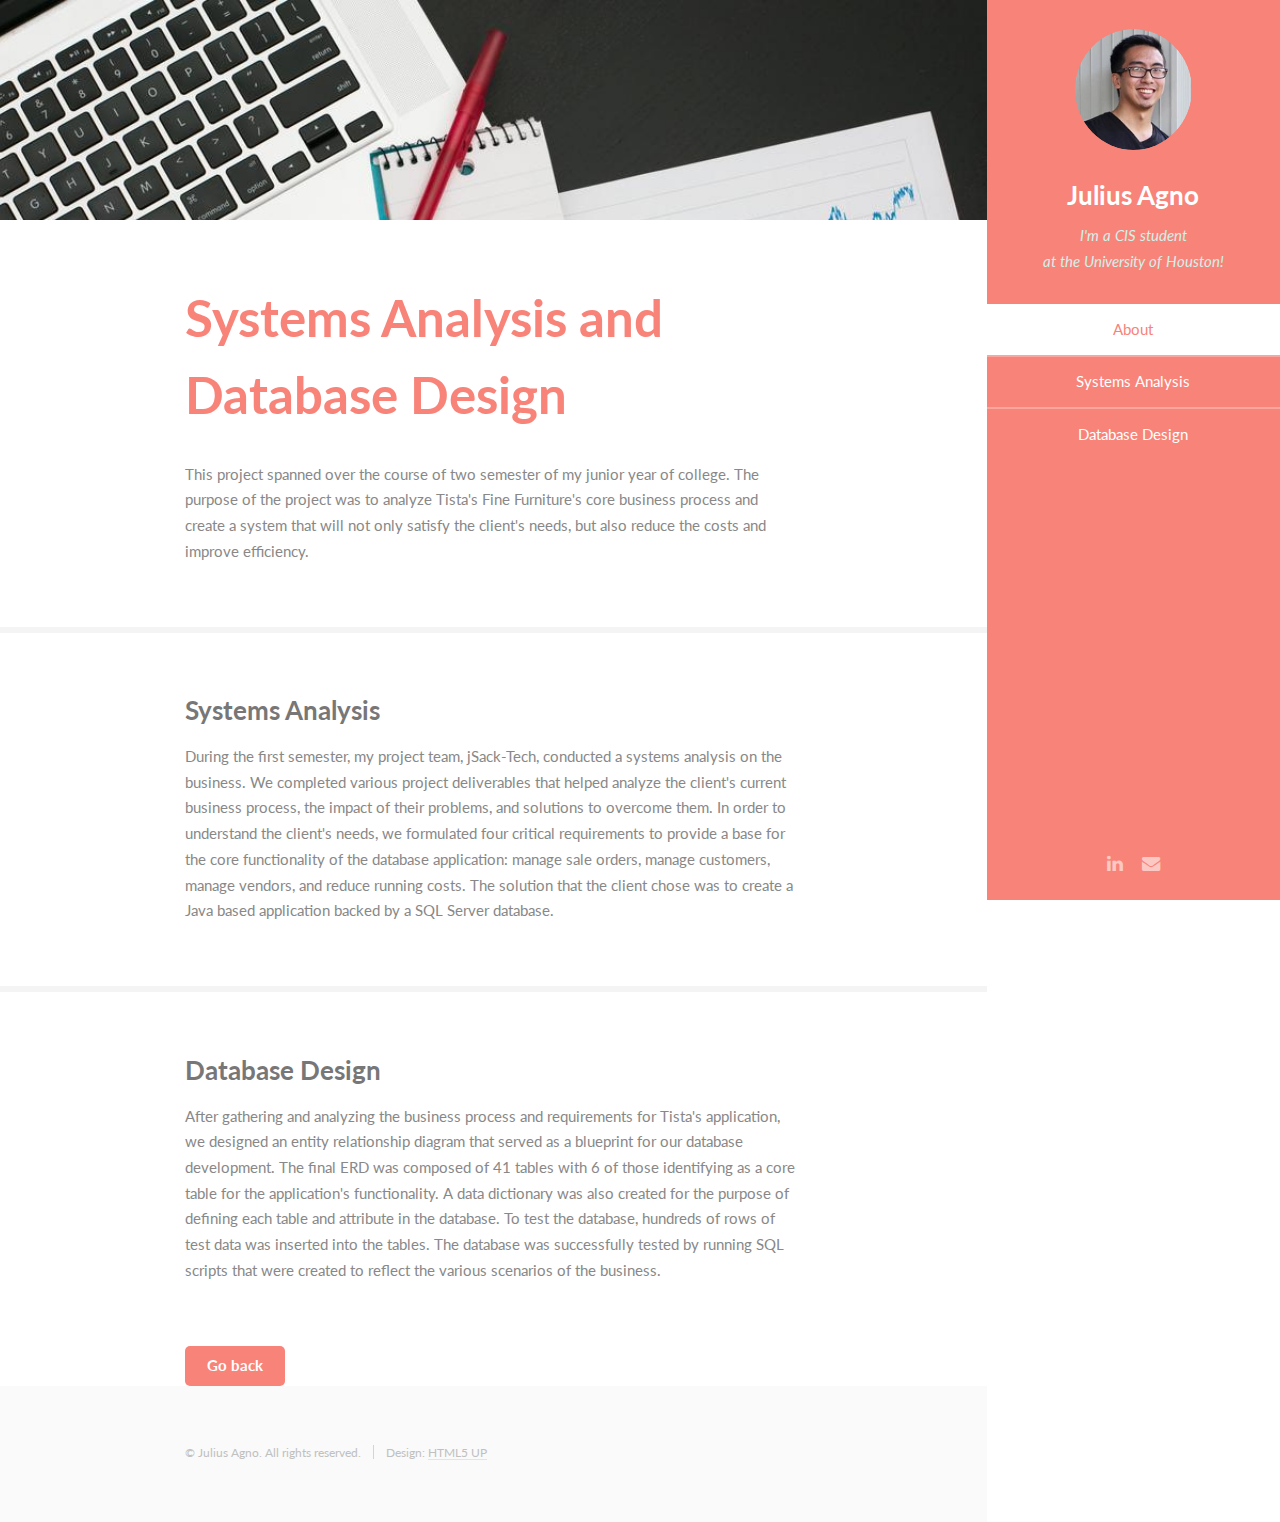
==== analysisanddb.html @ 93d3b1d0 "add project detail" ====
<!DOCTYPE HTML>
<!--
	Read Only by HTML5 UP
	html5up.net | @ajlkn
	Free for personal and commercial use under the CCA 3.0 license (html5up.net/license)
-->
<html>
	<head>
		<title>Julius Agno</title>
		<meta charset="utf-8" />
		<meta name="viewport" content="width=device-width, initial-scale=1" />
		<!--[if lte IE 8]><script src="assets/js/ie/html5shiv.js"></script><![endif]-->
		<link rel="stylesheet" href="assets/css/main.css" />
		<!--[if lte IE 8]><link rel="stylesheet" href="assets/css/ie8.css" /><![endif]-->
	</head>
	<body>

		<!-- Header -->
			<section id="header">
			
				<header>
					<span class="image avatar"><img src="images/avatar.png" alt="" /></span>
					<h1 id="logo"><a href="index.html">Julius Agno</a></h1>
					<p>I'm a CIS student<br />
					at the University of Houston!</p>
				</header>
				
				<nav id="nav">
					<ul>
						<li><a href="#about" class="active">About</a></li>
						<li><a href="#analysis">Systems Analysis</a></li>
						<li><a href="#database">Database Design</a></li>
					</ul>
				</nav>
				
				<footer>
					<ul class="icons">
						<!--<li><a href="#" class="icon fa-twitter"><span class="label">Twitter</span></a></li>-->
						<!--<li><a href="#" class="icon fa-facebook"><span class="label">Facebook</span></a></li>-->
						<!--<li><a href="#" class="icon fa-instagram"><span class="label">Instagram</span></a></li>-->
						<li><a href="https://www.linkedin.com/in/julius-agno-a6510b115/" class="icon fa-linkedin"><span class="label">LinkedIn</span></a></li>
						<!--<li><a href="https://github.com/jayjay-a" class="icon fa-github"><span class="label">Github</span></a></li>>-->
						<li><a href="mailto:agno.julius@gmail.com" class="icon fa-envelope"><span class="label">Email</span></a></li>
					</ul>
				</footer>
				
			</section>

		<!-- Wrapper -->
			<div id="wrapper">

				<!-- Main -->
					<div id="main">

						<!-- About -->
							<section id="about">
								<div class="container">
									<header class="major">
										<h2>Systems Analysis and Database Design</h2>
									</header>
									<p>This project spanned over the course of two semester of my junior year of college. The purpose of the project was to analyze Tista's Fine Furniture's core business process and create a system that will not only satisfy the client's needs, but also reduce the costs and improve efficiency. </p>
								</div>
							</section>

						<!-- Skills -->
							<section id="analysis">
								<div class="container">
									<h3>Systems Analysis</h3>
									<p>During the first semester, my project team, jSack-Tech, conducted a systems analysis on the business. We completed various project deliverables that helped analyze the client's current business process, the impact of their problems, and solutions to overcome them. In order to understand the client's needs, we formulated four critical requirements to provide a base for the core functionality of the database application: manage sale orders, manage customers, manage vendors, and reduce running costs. The solution that the client chose was to create a Java based application backed by a SQL Server database.</p>
								</div>
							</section>

						<!-- Projects -->
							<section id="database">
								<div class="container">
									<h3>Database Design</h3>
									<p>After gathering and analyzing the business process and requirements for Tista's application, we designed an entity relationship diagram that served as a blueprint for our database development. The final ERD was composed of 41 tables with 6 of those identifying as a core table for the application's functionality. A data dictionary was also created for the purpose of defining each table and attribute in the database. To test the database, hundreds of rows of test data was inserted into the tables. The database was successfully tested by running SQL scripts that were created to reflect the various scenarios of the business.</p>
								</div>
							</section>

								
							</section>

							<div class="container">
								<a href="index.html" class="button special">Go back</a>
							</div>

					</div>

				<!-- Footer -->
					<section id="footer">
						<div class="container">
							<ul class="copyright">
								<li>&copy; Julius Agno. All rights reserved.</li><li>Design: <a href="http://html5up.net">HTML5 UP</a></li>
							</ul>
						</div>
					</section>

			</div>

		<!-- Scripts -->
			<script src="assets/js/jquery.min.js"></script>
			<script src="assets/js/jquery.scrollzer.min.js"></script>
			<script src="assets/js/jquery.scrolly.min.js"></script>
			<script src="assets/js/skel.min.js"></script>
			<script src="assets/js/util.js"></script>
			<!--[if lte IE 8]><script src="assets/js/ie/respond.min.js"></script><![endif]-->
			<script src="assets/js/main.js"></script>

	</body>
</html>
---- assets/css/main.css ----
@import url("font-awesome.min.css");
@import url("https://fonts.googleapis.com/css?family=Lato:400,400italic,700,700italic|Source+Code+Pro:400");

/*
	Read Only by HTML5 UP
	html5up.net | @ajlkn
	Free for personal and commercial use under the CCA 3.0 license (html5up.net/license)
*/

/* Reset */

	html, body, div, span, applet, object, iframe, h1, h2, h3, h4, h5, h6, p, blockquote, pre, a, abbr, acronym, address, big, cite, code, del, dfn, em, img, ins, kbd, q, s, samp, small, strike, strong, sub, sup, tt, var, b, u, i, center, dl, dt, dd, ol, ul, li, fieldset, form, label, legend, table, caption, tbody, tfoot, thead, tr, th, td, article, aside, canvas, details, embed, figure, figcaption, footer, header, hgroup, menu, nav, output, ruby, section, summary, time, mark, audio, video {
		margin: 0;
		padding: 0;
		border: 0;
		font-size: 100%;
		font: inherit;
		vertical-align: baseline;
	}

	article, aside, details, figcaption, figure, footer, header, hgroup, menu, nav, section {
		display: block;
	}

	body {
		line-height: 1;
	}

	ol, ul {
		list-style: none;
	}

	blockquote, q {
		quotes: none;
	}

	blockquote:before, blockquote:after, q:before, q:after {
		content: '';
		content: none;
	}

	table {
		border-collapse: collapse;
		border-spacing: 0;
	}

	body {
		-webkit-text-size-adjust: none;
	}

/* Box Model */

	*, *:before, *:after {
		-moz-box-sizing: border-box;
		-webkit-box-sizing: border-box;
		box-sizing: border-box;
	}

/* Containers */

	.container {
		margin-left: auto;
		margin-right: auto;
	}

	.container.\31 25\25 {
		width: 100%;
		max-width: 56.25em;
		min-width: 45em;
	}

	.container.\37 5\25 {
		width: 33.75em;
	}

	.container.\35 0\25 {
		width: 22.5em;
	}

	.container.\32 5\25 {
		width: 11.25em;
	}

	.container {
		width: 45em;
	}

	@media screen and (max-width: 1680px) {

		.container.\31 25\25 {
			width: 100%;
			max-width: 56.25em;
			min-width: 45em;
		}

		.container.\37 5\25 {
			width: 33.75em;
		}

		.container.\35 0\25 {
			width: 22.5em;
		}

		.container.\32 5\25 {
			width: 11.25em;
		}

		.container {
			width: 45em;
		}

	}

	@media screen and (max-width: 1280px) {

		.container.\31 25\25 {
			width: 100%;
			max-width: 52.5em;
			min-width: 42em;
		}

		.container.\37 5\25 {
			width: 31.5em;
		}

		.container.\35 0\25 {
			width: 21em;
		}

		.container.\32 5\25 {
			width: 10.5em;
		}

		.container {
			width: 42em;
		}

	}

	@media screen and (max-width: 1024px) {

		.container.\31 25\25 {
			width: 100%;
			max-width: 106.25%;
			min-width: 85%;
		}

		.container.\37 5\25 {
			width: 63.75%;
		}

		.container.\35 0\25 {
			width: 42.5%;
		}

		.container.\32 5\25 {
			width: 21.25%;
		}

		.container {
			width: 85% !important;
		}

	}

	@media screen and (max-width: 736px) {

		.container.\31 25\25 {
			width: 100%;
			max-width: 112.5%;
			min-width: 90%;
		}

		.container.\37 5\25 {
			width: 67.5%;
		}

		.container.\35 0\25 {
			width: 45%;
		}

		.container.\32 5\25 {
			width: 22.5%;
		}

		.container {
			width: 90% !important;
		}

	}

	@media screen and (max-width: 480px) {

		.container.\31 25\25 {
			width: 100%;
			max-width: 112.5%;
			min-width: 90%;
		}

		.container.\37 5\25 {
			width: 67.5%;
		}

		.container.\35 0\25 {
			width: 45%;
		}

		.container.\32 5\25 {
			width: 22.5%;
		}

		.container {
			width: 90% !important;
		}

	}

/* Grid */

	.row {
		border-bottom: solid 1px transparent;
		-moz-box-sizing: border-box;
		-webkit-box-sizing: border-box;
		box-sizing: border-box;
	}

	.row > * {
		float: left;
		-moz-box-sizing: border-box;
		-webkit-box-sizing: border-box;
		box-sizing: border-box;
	}

	.row:after, .row:before {
		content: '';
		display: block;
		clear: both;
		height: 0;
	}

	.row.uniform > * > :first-child {
		margin-top: 0;
	}

	.row.uniform > * > :last-child {
		margin-bottom: 0;
	}

	.row.\30 \25 > * {
		padding: 0 0 0 0em;
	}

	.row.\30 \25 {
		margin: 0 0 -1px 0em;
	}

	.row.uniform.\30 \25 > * {
		padding: 0em 0 0 0em;
	}

	.row.uniform.\30 \25 {
		margin: 0em 0 -1px 0em;
	}

	.row > * {
		padding: 0 0 0 2em;
	}

	.row {
		margin: 0 0 -1px -2em;
	}

	.row.uniform > * {
		padding: 2em 0 0 2em;
	}

	.row.uniform {
		margin: -2em 0 -1px -2em;
	}

	.row.\32 00\25 > * {
		padding: 0 0 0 4em;
	}

	.row.\32 00\25 {
		margin: 0 0 -1px -4em;
	}

	.row.uniform.\32 00\25 > * {
		padding: 4em 0 0 4em;
	}

	.row.uniform.\32 00\25 {
		margin: -4em 0 -1px -4em;
	}

	.row.\31 50\25 > * {
		padding: 0 0 0 3em;
	}

	.row.\31 50\25 {
		margin: 0 0 -1px -3em;
	}

	.row.uniform.\31 50\25 > * {
		padding: 3em 0 0 3em;
	}

	.row.uniform.\31 50\25 {
		margin: -3em 0 -1px -3em;
	}

	.row.\35 0\25 > * {
		padding: 0 0 0 1em;
	}

	.row.\35 0\25 {
		margin: 0 0 -1px -1em;
	}

	.row.uniform.\35 0\25 > * {
		padding: 1em 0 0 1em;
	}

	.row.uniform.\35 0\25 {
		margin: -1em 0 -1px -1em;
	}

	.row.\32 5\25 > * {
		padding: 0 0 0 0.5em;
	}

	.row.\32 5\25 {
		margin: 0 0 -1px -0.5em;
	}

	.row.uniform.\32 5\25 > * {
		padding: 0.5em 0 0 0.5em;
	}

	.row.uniform.\32 5\25 {
		margin: -0.5em 0 -1px -0.5em;
	}

	.\31 2u, .\31 2u\24 {
		width: 100%;
		clear: none;
		margin-left: 0;
	}

	.\31 1u, .\31 1u\24 {
		width: 91.6666666667%;
		clear: none;
		margin-left: 0;
	}

	.\31 0u, .\31 0u\24 {
		width: 83.3333333333%;
		clear: none;
		margin-left: 0;
	}

	.\39 u, .\39 u\24 {
		width: 75%;
		clear: none;
		margin-left: 0;
	}

	.\38 u, .\38 u\24 {
		width: 66.6666666667%;
		clear: none;
		margin-left: 0;
	}

	.\37 u, .\37 u\24 {
		width: 58.3333333333%;
		clear: none;
		margin-left: 0;
	}

	.\36 u, .\36 u\24 {
		width: 50%;
		clear: none;
		margin-left: 0;
	}

	.\35 u, .\35 u\24 {
		width: 41.6666666667%;
		clear: none;
		margin-left: 0;
	}

	.\34 u, .\34 u\24 {
		width: 33.3333333333%;
		clear: none;
		margin-left: 0;
	}

	.\33 u, .\33 u\24 {
		width: 25%;
		clear: none;
		margin-left: 0;
	}

	.\32 u, .\32 u\24 {
		width: 16.6666666667%;
		clear: none;
		margin-left: 0;
	}

	.\31 u, .\31 u\24 {
		width: 8.3333333333%;
		clear: none;
		margin-left: 0;
	}

	.\31 2u\24 + *,
	.\31 1u\24 + *,
	.\31 0u\24 + *,
	.\39 u\24 + *,
	.\38 u\24 + *,
	.\37 u\24 + *,
	.\36 u\24 + *,
	.\35 u\24 + *,
	.\34 u\24 + *,
	.\33 u\24 + *,
	.\32 u\24 + *,
	.\31 u\24 + * {
		clear: left;
	}

	.\-11u {
		margin-left: 91.66667%;
	}

	.\-10u {
		margin-left: 83.33333%;
	}

	.\-9u {
		margin-left: 75%;
	}

	.\-8u {
		margin-left: 66.66667%;
	}

	.\-7u {
		margin-left: 58.33333%;
	}

	.\-6u {
		margin-left: 50%;
	}

	.\-5u {
		margin-left: 41.66667%;
	}

	.\-4u {
		margin-left: 33.33333%;
	}

	.\-3u {
		margin-left: 25%;
	}

	.\-2u {
		margin-left: 16.66667%;
	}

	.\-1u {
		margin-left: 8.33333%;
	}

	@media screen and (max-width: 1680px) {

		.row > * {
			padding: 0 0 0 2em;
		}

		.row {
			margin: 0 0 -1px -2em;
		}

		.row.uniform > * {
			padding: 2em 0 0 2em;
		}

		.row.uniform {
			margin: -2em 0 -1px -2em;
		}

		.row.\32 00\25 > * {
			padding: 0 0 0 4em;
		}

		.row.\32 00\25 {
			margin: 0 0 -1px -4em;
		}

		.row.uniform.\32 00\25 > * {
			padding: 4em 0 0 4em;
		}

		.row.uniform.\32 00\25 {
			margin: -4em 0 -1px -4em;
		}

		.row.\31 50\25 > * {
			padding: 0 0 0 3em;
		}

		.row.\31 50\25 {
			margin: 0 0 -1px -3em;
		}

		.row.uniform.\31 50\25 > * {
			padding: 3em 0 0 3em;
		}

		.row.uniform.\31 50\25 {
			margin: -3em 0 -1px -3em;
		}

		.row.\35 0\25 > * {
			padding: 0 0 0 1em;
		}

		.row.\35 0\25 {
			margin: 0 0 -1px -1em;
		}

		.row.uniform.\35 0\25 > * {
			padding: 1em 0 0 1em;
		}

		.row.uniform.\35 0\25 {
			margin: -1em 0 -1px -1em;
		}

		.row.\32 5\25 > * {
			padding: 0 0 0 0.5em;
		}

		.row.\32 5\25 {
			margin: 0 0 -1px -0.5em;
		}

		.row.uniform.\32 5\25 > * {
			padding: 0.5em 0 0 0.5em;
		}

		.row.uniform.\32 5\25 {
			margin: -0.5em 0 -1px -0.5em;
		}

		.\31 2u\28xlarge\29, .\31 2u\24\28xlarge\29 {
			width: 100%;
			clear: none;
			margin-left: 0;
		}

		.\31 1u\28xlarge\29, .\31 1u\24\28xlarge\29 {
			width: 91.6666666667%;
			clear: none;
			margin-left: 0;
		}

		.\31 0u\28xlarge\29, .\31 0u\24\28xlarge\29 {
			width: 83.3333333333%;
			clear: none;
			margin-left: 0;
		}

		.\39 u\28xlarge\29, .\39 u\24\28xlarge\29 {
			width: 75%;
			clear: none;
			margin-left: 0;
		}

		.\38 u\28xlarge\29, .\38 u\24\28xlarge\29 {
			width: 66.6666666667%;
			clear: none;
			margin-left: 0;
		}

		.\37 u\28xlarge\29, .\37 u\24\28xlarge\29 {
			width: 58.3333333333%;
			clear: none;
			margin-left: 0;
		}

		.\36 u\28xlarge\29, .\36 u\24\28xlarge\29 {
			width: 50%;
			clear: none;
			margin-left: 0;
		}

		.\35 u\28xlarge\29, .\35 u\24\28xlarge\29 {
			width: 41.6666666667%;
			clear: none;
			margin-left: 0;
		}

		.\34 u\28xlarge\29, .\34 u\24\28xlarge\29 {
			width: 33.3333333333%;
			clear: none;
			margin-left: 0;
		}

		.\33 u\28xlarge\29, .\33 u\24\28xlarge\29 {
			width: 25%;
			clear: none;
			margin-left: 0;
		}

		.\32 u\28xlarge\29, .\32 u\24\28xlarge\29 {
			width: 16.6666666667%;
			clear: none;
			margin-left: 0;
		}

		.\31 u\28xlarge\29, .\31 u\24\28xlarge\29 {
			width: 8.3333333333%;
			clear: none;
			margin-left: 0;
		}

		.\31 2u\24\28xlarge\29 + *,
		.\31 1u\24\28xlarge\29 + *,
		.\31 0u\24\28xlarge\29 + *,
		.\39 u\24\28xlarge\29 + *,
		.\38 u\24\28xlarge\29 + *,
		.\37 u\24\28xlarge\29 + *,
		.\36 u\24\28xlarge\29 + *,
		.\35 u\24\28xlarge\29 + *,
		.\34 u\24\28xlarge\29 + *,
		.\33 u\24\28xlarge\29 + *,
		.\32 u\24\28xlarge\29 + *,
		.\31 u\24\28xlarge\29 + * {
			clear: left;
		}

		.\-11u\28xlarge\29 {
			margin-left: 91.66667%;
		}

		.\-10u\28xlarge\29 {
			margin-left: 83.33333%;
		}

		.\-9u\28xlarge\29 {
			margin-left: 75%;
		}

		.\-8u\28xlarge\29 {
			margin-left: 66.66667%;
		}

		.\-7u\28xlarge\29 {
			margin-left: 58.33333%;
		}

		.\-6u\28xlarge\29 {
			margin-left: 50%;
		}

		.\-5u\28xlarge\29 {
			margin-left: 41.66667%;
		}

		.\-4u\28xlarge\29 {
			margin-left: 33.33333%;
		}

		.\-3u\28xlarge\29 {
			margin-left: 25%;
		}

		.\-2u\28xlarge\29 {
			margin-left: 16.66667%;
		}

		.\-1u\28xlarge\29 {
			margin-left: 8.33333%;
		}

	}

	@media screen and (max-width: 1280px) {

		.row > * {
			padding: 0 0 0 1.5em;
		}

		.row {
			margin: 0 0 -1px -1.5em;
		}

		.row.uniform > * {
			padding: 1.5em 0 0 1.5em;
		}

		.row.uniform {
			margin: -1.5em 0 -1px -1.5em;
		}

		.row.\32 00\25 > * {
			padding: 0 0 0 3em;
		}

		.row.\32 00\25 {
			margin: 0 0 -1px -3em;
		}

		.row.uniform.\32 00\25 > * {
			padding: 3em 0 0 3em;
		}

		.row.uniform.\32 00\25 {
			margin: -3em 0 -1px -3em;
		}

		.row.\31 50\25 > * {
			padding: 0 0 0 2.25em;
		}

		.row.\31 50\25 {
			margin: 0 0 -1px -2.25em;
		}

		.row.uniform.\31 50\25 > * {
			padding: 2.25em 0 0 2.25em;
		}

		.row.uniform.\31 50\25 {
			margin: -2.25em 0 -1px -2.25em;
		}

		.row.\35 0\25 > * {
			padding: 0 0 0 0.75em;
		}

		.row.\35 0\25 {
			margin: 0 0 -1px -0.75em;
		}

		.row.uniform.\35 0\25 > * {
			padding: 0.75em 0 0 0.75em;
		}

		.row.uniform.\35 0\25 {
			margin: -0.75em 0 -1px -0.75em;
		}

		.row.\32 5\25 > * {
			padding: 0 0 0 0.375em;
		}

		.row.\32 5\25 {
			margin: 0 0 -1px -0.375em;
		}

		.row.uniform.\32 5\25 > * {
			padding: 0.375em 0 0 0.375em;
		}

		.row.uniform.\32 5\25 {
			margin: -0.375em 0 -1px -0.375em;
		}

		.\31 2u\28large\29, .\31 2u\24\28large\29 {
			width: 100%;
			clear: none;
			margin-left: 0;
		}

		.\31 1u\28large\29, .\31 1u\24\28large\29 {
			width: 91.6666666667%;
			clear: none;
			margin-left: 0;
		}

		.\31 0u\28large\29, .\31 0u\24\28large\29 {
			width: 83.3333333333%;
			clear: none;
			margin-left: 0;
		}

		.\39 u\28large\29, .\39 u\24\28large\29 {
			width: 75%;
			clear: none;
			margin-left: 0;
		}

		.\38 u\28large\29, .\38 u\24\28large\29 {
			width: 66.6666666667%;
			clear: none;
			margin-left: 0;
		}

		.\37 u\28large\29, .\37 u\24\28large\29 {
			width: 58.3333333333%;
			clear: none;
			margin-left: 0;
		}

		.\36 u\28large\29, .\36 u\24\28large\29 {
			width: 50%;
			clear: none;
			margin-left: 0;
		}

		.\35 u\28large\29, .\35 u\24\28large\29 {
			width: 41.6666666667%;
			clear: none;
			margin-left: 0;
		}

		.\34 u\28large\29, .\34 u\24\28large\29 {
			width: 33.3333333333%;
			clear: none;
			margin-left: 0;
		}

		.\33 u\28large\29, .\33 u\24\28large\29 {
			width: 25%;
			clear: none;
			margin-left: 0;
		}

		.\32 u\28large\29, .\32 u\24\28large\29 {
			width: 16.6666666667%;
			clear: none;
			margin-left: 0;
		}

		.\31 u\28large\29, .\31 u\24\28large\29 {
			width: 8.3333333333%;
			clear: none;
			margin-left: 0;
		}

		.\31 2u\24\28large\29 + *,
		.\31 1u\24\28large\29 + *,
		.\31 0u\24\28large\29 + *,
		.\39 u\24\28large\29 + *,
		.\38 u\24\28large\29 + *,
		.\37 u\24\28large\29 + *,
		.\36 u\24\28large\29 + *,
		.\35 u\24\28large\29 + *,
		.\34 u\24\28large\29 + *,
		.\33 u\24\28large\29 + *,
		.\32 u\24\28large\29 + *,
		.\31 u\24\28large\29 + * {
			clear: left;
		}

		.\-11u\28large\29 {
			margin-left: 91.66667%;
		}

		.\-10u\28large\29 {
			margin-left: 83.33333%;
		}

		.\-9u\28large\29 {
			margin-left: 75%;
		}

		.\-8u\28large\29 {
			margin-left: 66.66667%;
		}

		.\-7u\28large\29 {
			margin-left: 58.33333%;
		}

		.\-6u\28large\29 {
			margin-left: 50%;
		}

		.\-5u\28large\29 {
			margin-left: 41.66667%;
		}

		.\-4u\28large\29 {
			margin-left: 33.33333%;
		}

		.\-3u\28large\29 {
			margin-left: 25%;
		}

		.\-2u\28large\29 {
			margin-left: 16.66667%;
		}

		.\-1u\28large\29 {
			margin-left: 8.33333%;
		}

	}

	@media screen and (max-width: 1024px) {

		.row > * {
			padding: 0 0 0 1.5em;
		}

		.row {
			margin: 0 0 -1px -1.5em;
		}

		.row.uniform > * {
			padding: 1.5em 0 0 1.5em;
		}

		.row.uniform {
			margin: -1.5em 0 -1px -1.5em;
		}

		.row.\32 00\25 > * {
			padding: 0 0 0 3em;
		}

		.row.\32 00\25 {
			margin: 0 0 -1px -3em;
		}

		.row.uniform.\32 00\25 > * {
			padding: 3em 0 0 3em;
		}

		.row.uniform.\32 00\25 {
			margin: -3em 0 -1px -3em;
		}

		.row.\31 50\25 > * {
			padding: 0 0 0 2.25em;
		}

		.row.\31 50\25 {
			margin: 0 0 -1px -2.25em;
		}

		.row.uniform.\31 50\25 > * {
			padding: 2.25em 0 0 2.25em;
		}

		.row.uniform.\31 50\25 {
			margin: -2.25em 0 -1px -2.25em;
		}

		.row.\35 0\25 > * {
			padding: 0 0 0 0.75em;
		}

		.row.\35 0\25 {
			margin: 0 0 -1px -0.75em;
		}

		.row.uniform.\35 0\25 > * {
			padding: 0.75em 0 0 0.75em;
		}

		.row.uniform.\35 0\25 {
			margin: -0.75em 0 -1px -0.75em;
		}

		.row.\32 5\25 > * {
			padding: 0 0 0 0.375em;
		}

		.row.\32 5\25 {
			margin: 0 0 -1px -0.375em;
		}

		.row.uniform.\32 5\25 > * {
			padding: 0.375em 0 0 0.375em;
		}

		.row.uniform.\32 5\25 {
			margin: -0.375em 0 -1px -0.375em;
		}

		.\31 2u\28medium\29, .\31 2u\24\28medium\29 {
			width: 100%;
			clear: none;
			margin-left: 0;
		}

		.\31 1u\28medium\29, .\31 1u\24\28medium\29 {
			width: 91.6666666667%;
			clear: none;
			margin-left: 0;
		}

		.\31 0u\28medium\29, .\31 0u\24\28medium\29 {
			width: 83.3333333333%;
			clear: none;
			margin-left: 0;
		}

		.\39 u\28medium\29, .\39 u\24\28medium\29 {
			width: 75%;
			clear: none;
			margin-left: 0;
		}

		.\38 u\28medium\29, .\38 u\24\28medium\29 {
			width: 66.6666666667%;
			clear: none;
			margin-left: 0;
		}

		.\37 u\28medium\29, .\37 u\24\28medium\29 {
			width: 58.3333333333%;
			clear: none;
			margin-left: 0;
		}

		.\36 u\28medium\29, .\36 u\24\28medium\29 {
			width: 50%;
			clear: none;
			margin-left: 0;
		}

		.\35 u\28medium\29, .\35 u\24\28medium\29 {
			width: 41.6666666667%;
			clear: none;
			margin-left: 0;
		}

		.\34 u\28medium\29, .\34 u\24\28medium\29 {
			width: 33.3333333333%;
			clear: none;
			margin-left: 0;
		}

		.\33 u\28medium\29, .\33 u\24\28medium\29 {
			width: 25%;
			clear: none;
			margin-left: 0;
		}

		.\32 u\28medium\29, .\32 u\24\28medium\29 {
			width: 16.6666666667%;
			clear: none;
			margin-left: 0;
		}

		.\31 u\28medium\29, .\31 u\24\28medium\29 {
			width: 8.3333333333%;
			clear: none;
			margin-left: 0;
		}

		.\31 2u\24\28medium\29 + *,
		.\31 1u\24\28medium\29 + *,
		.\31 0u\24\28medium\29 + *,
		.\39 u\24\28medium\29 + *,
		.\38 u\24\28medium\29 + *,
		.\37 u\24\28medium\29 + *,
		.\36 u\24\28medium\29 + *,
		.\35 u\24\28medium\29 + *,
		.\34 u\24\28medium\29 + *,
		.\33 u\24\28medium\29 + *,
		.\32 u\24\28medium\29 + *,
		.\31 u\24\28medium\29 + * {
			clear: left;
		}

		.\-11u\28medium\29 {
			margin-left: 91.66667%;
		}

		.\-10u\28medium\29 {
			margin-left: 83.33333%;
		}

		.\-9u\28medium\29 {
			margin-left: 75%;
		}

		.\-8u\28medium\29 {
			margin-left: 66.66667%;
		}

		.\-7u\28medium\29 {
			margin-left: 58.33333%;
		}

		.\-6u\28medium\29 {
			margin-left: 50%;
		}

		.\-5u\28medium\29 {
			margin-left: 41.66667%;
		}

		.\-4u\28medium\29 {
			margin-left: 33.33333%;
		}

		.\-3u\28medium\29 {
			margin-left: 25%;
		}

		.\-2u\28medium\29 {
			margin-left: 16.66667%;
		}

		.\-1u\28medium\29 {
			margin-left: 8.33333%;
		}

	}

	@media screen and (max-width: 736px) {

		.row > * {
			padding: 0 0 0 1.25em;
		}

		.row {
			margin: 0 0 -1px -1.25em;
		}

		.row.uniform > * {
			padding: 1.25em 0 0 1.25em;
		}

		.row.uniform {
			margin: -1.25em 0 -1px -1.25em;
		}

		.row.\32 00\25 > * {
			padding: 0 0 0 2.5em;
		}

		.row.\32 00\25 {
			margin: 0 0 -1px -2.5em;
		}

		.row.uniform.\32 00\25 > * {
			padding: 2.5em 0 0 2.5em;
		}

		.row.uniform.\32 00\25 {
			margin: -2.5em 0 -1px -2.5em;
		}

		.row.\31 50\25 > * {
			padding: 0 0 0 1.875em;
		}

		.row.\31 50\25 {
			margin: 0 0 -1px -1.875em;
		}

		.row.uniform.\31 50\25 > * {
			padding: 1.875em 0 0 1.875em;
		}

		.row.uniform.\31 50\25 {
			margin: -1.875em 0 -1px -1.875em;
		}

		.row.\35 0\25 > * {
			padding: 0 0 0 0.625em;
		}

		.row.\35 0\25 {
			margin: 0 0 -1px -0.625em;
		}

		.row.uniform.\35 0\25 > * {
			padding: 0.625em 0 0 0.625em;
		}

		.row.uniform.\35 0\25 {
			margin: -0.625em 0 -1px -0.625em;
		}

		.row.\32 5\25 > * {
			padding: 0 0 0 0.3125em;
		}

		.row.\32 5\25 {
			margin: 0 0 -1px -0.3125em;
		}

		.row.uniform.\32 5\25 > * {
			padding: 0.3125em 0 0 0.3125em;
		}

		.row.uniform.\32 5\25 {
			margin: -0.3125em 0 -1px -0.3125em;
		}

		.\31 2u\28small\29, .\31 2u\24\28small\29 {
			width: 100%;
			clear: none;
			margin-left: 0;
		}

		.\31 1u\28small\29, .\31 1u\24\28small\29 {
			width: 91.6666666667%;
			clear: none;
			margin-left: 0;
		}

		.\31 0u\28small\29, .\31 0u\24\28small\29 {
			width: 83.3333333333%;
			clear: none;
			margin-left: 0;
		}

		.\39 u\28small\29, .\39 u\24\28small\29 {
			width: 75%;
			clear: none;
			margin-left: 0;
		}

		.\38 u\28small\29, .\38 u\24\28small\29 {
			width: 66.6666666667%;
			clear: none;
			margin-left: 0;
		}

		.\37 u\28small\29, .\37 u\24\28small\29 {
			width: 58.3333333333%;
			clear: none;
			margin-left: 0;
		}

		.\36 u\28small\29, .\36 u\24\28small\29 {
			width: 50%;
			clear: none;
			margin-left: 0;
		}

		.\35 u\28small\29, .\35 u\24\28small\29 {
			width: 41.6666666667%;
			clear: none;
			margin-left: 0;
		}

		.\34 u\28small\29, .\34 u\24\28small\29 {
			width: 33.3333333333%;
			clear: none;
			margin-left: 0;
		}

		.\33 u\28small\29, .\33 u\24\28small\29 {
			width: 25%;
			clear: none;
			margin-left: 0;
		}

		.\32 u\28small\29, .\32 u\24\28small\29 {
			width: 16.6666666667%;
			clear: none;
			margin-left: 0;
		}

		.\31 u\28small\29, .\31 u\24\28small\29 {
			width: 8.3333333333%;
			clear: none;
			margin-left: 0;
		}

		.\31 2u\24\28small\29 + *,
		.\31 1u\24\28small\29 + *,
		.\31 0u\24\28small\29 + *,
		.\39 u\24\28small\29 + *,
		.\38 u\24\28small\29 + *,
		.\37 u\24\28small\29 + *,
		.\36 u\24\28small\29 + *,
		.\35 u\24\28small\29 + *,
		.\34 u\24\28small\29 + *,
		.\33 u\24\28small\29 + *,
		.\32 u\24\28small\29 + *,
		.\31 u\24\28small\29 + * {
			clear: left;
		}

		.\-11u\28small\29 {
			margin-left: 91.66667%;
		}

		.\-10u\28small\29 {
			margin-left: 83.33333%;
		}

		.\-9u\28small\29 {
			margin-left: 75%;
		}

		.\-8u\28small\29 {
			margin-left: 66.66667%;
		}

		.\-7u\28small\29 {
			margin-left: 58.33333%;
		}

		.\-6u\28small\29 {
			margin-left: 50%;
		}

		.\-5u\28small\29 {
			margin-left: 41.66667%;
		}

		.\-4u\28small\29 {
			margin-left: 33.33333%;
		}

		.\-3u\28small\29 {
			margin-left: 25%;
		}

		.\-2u\28small\29 {
			margin-left: 16.66667%;
		}

		.\-1u\28small\29 {
			margin-left: 8.33333%;
		}

	}

	@media screen and (max-width: 480px) {

		.row > * {
			padding: 0 0 0 1.25em;
		}

		.row {
			margin: 0 0 -1px -1.25em;
		}

		.row.uniform > * {
			padding: 1.25em 0 0 1.25em;
		}

		.row.uniform {
			margin: -1.25em 0 -1px -1.25em;
		}

		.row.\32 00\25 > * {
			padding: 0 0 0 2.5em;
		}

		.row.\32 00\25 {
			margin: 0 0 -1px -2.5em;
		}

		.row.uniform.\32 00\25 > * {
			padding: 2.5em 0 0 2.5em;
		}

		.row.uniform.\32 00\25 {
			margin: -2.5em 0 -1px -2.5em;
		}

		.row.\31 50\25 > * {
			padding: 0 0 0 1.875em;
		}

		.row.\31 50\25 {
			margin: 0 0 -1px -1.875em;
		}

		.row.uniform.\31 50\25 > * {
			padding: 1.875em 0 0 1.875em;
		}

		.row.uniform.\31 50\25 {
			margin: -1.875em 0 -1px -1.875em;
		}

		.row.\35 0\25 > * {
			padding: 0 0 0 0.625em;
		}

		.row.\35 0\25 {
			margin: 0 0 -1px -0.625em;
		}

		.row.uniform.\35 0\25 > * {
			padding: 0.625em 0 0 0.625em;
		}

		.row.uniform.\35 0\25 {
			margin: -0.625em 0 -1px -0.625em;
		}

		.row.\32 5\25 > * {
			padding: 0 0 0 0.3125em;
		}

		.row.\32 5\25 {
			margin: 0 0 -1px -0.3125em;
		}

		.row.uniform.\32 5\25 > * {
			padding: 0.3125em 0 0 0.3125em;
		}

		.row.uniform.\32 5\25 {
			margin: -0.3125em 0 -1px -0.3125em;
		}

		.\31 2u\28xsmall\29, .\31 2u\24\28xsmall\29 {
			width: 100%;
			clear: none;
			margin-left: 0;
		}

		.\31 1u\28xsmall\29, .\31 1u\24\28xsmall\29 {
			width: 91.6666666667%;
			clear: none;
			margin-left: 0;
		}

		.\31 0u\28xsmall\29, .\31 0u\24\28xsmall\29 {
			width: 83.3333333333%;
			clear: none;
			margin-left: 0;
		}

		.\39 u\28xsmall\29, .\39 u\24\28xsmall\29 {
			width: 75%;
			clear: none;
			margin-left: 0;
		}

		.\38 u\28xsmall\29, .\38 u\24\28xsmall\29 {
			width: 66.6666666667%;
			clear: none;
			margin-left: 0;
		}

		.\37 u\28xsmall\29, .\37 u\24\28xsmall\29 {
			width: 58.3333333333%;
			clear: none;
			margin-left: 0;
		}

		.\36 u\28xsmall\29, .\36 u\24\28xsmall\29 {
			width: 50%;
			clear: none;
			margin-left: 0;
		}

		.\35 u\28xsmall\29, .\35 u\24\28xsmall\29 {
			width: 41.6666666667%;
			clear: none;
			margin-left: 0;
		}

		.\34 u\28xsmall\29, .\34 u\24\28xsmall\29 {
			width: 33.3333333333%;
			clear: none;
			margin-left: 0;
		}

		.\33 u\28xsmall\29, .\33 u\24\28xsmall\29 {
			width: 25%;
			clear: none;
			margin-left: 0;
		}

		.\32 u\28xsmall\29, .\32 u\24\28xsmall\29 {
			width: 16.6666666667%;
			clear: none;
			margin-left: 0;
		}

		.\31 u\28xsmall\29, .\31 u\24\28xsmall\29 {
			width: 8.3333333333%;
			clear: none;
			margin-left: 0;
		}

		.\31 2u\24\28xsmall\29 + *,
		.\31 1u\24\28xsmall\29 + *,
		.\31 0u\24\28xsmall\29 + *,
		.\39 u\24\28xsmall\29 + *,
		.\38 u\24\28xsmall\29 + *,
		.\37 u\24\28xsmall\29 + *,
		.\36 u\24\28xsmall\29 + *,
		.\35 u\24\28xsmall\29 + *,
		.\34 u\24\28xsmall\29 + *,
		.\33 u\24\28xsmall\29 + *,
		.\32 u\24\28xsmall\29 + *,
		.\31 u\24\28xsmall\29 + * {
			clear: left;
		}

		.\-11u\28xsmall\29 {
			margin-left: 91.66667%;
		}

		.\-10u\28xsmall\29 {
			margin-left: 83.33333%;
		}

		.\-9u\28xsmall\29 {
			margin-left: 75%;
		}

		.\-8u\28xsmall\29 {
			margin-left: 66.66667%;
		}

		.\-7u\28xsmall\29 {
			margin-left: 58.33333%;
		}

		.\-6u\28xsmall\29 {
			margin-left: 50%;
		}

		.\-5u\28xsmall\29 {
			margin-left: 41.66667%;
		}

		.\-4u\28xsmall\29 {
			margin-left: 33.33333%;
		}

		.\-3u\28xsmall\29 {
			margin-left: 25%;
		}

		.\-2u\28xsmall\29 {
			margin-left: 16.66667%;
		}

		.\-1u\28xsmall\29 {
			margin-left: 8.33333%;
		}

	}

/* Basic */

	body {
		background: #fff;
	}

	body, input, select, textarea {
		color: #888;
		font-family: "Lato", sans-serif;
		font-size: 16pt;
		font-weight: 400;
		line-height: 1.75em;
	}

	a {
		-moz-transition: color 0.2s ease-in-out, border-color 0.2s ease-in-out;
		-webkit-transition: color 0.2s ease-in-out, border-color 0.2s ease-in-out;
		-ms-transition: color 0.2s ease-in-out, border-color 0.2s ease-in-out;
		transition: color 0.2s ease-in-out, border-color 0.2s ease-in-out;
		border-bottom: solid 1px #e4e4e4;
		color: inherit;
		text-decoration: none;
	}

		a:hover {
			border-bottom-color: transparent;
			color: #f88379 !important;
		}

	strong, b {
		color: #777;
		font-weight: 700;
	}

	em, i {
		font-style: italic;
	}

	p {
		margin: 0 0 2.25em 0;
	}

	h1, h2, h3, h4, h5, h6 {
		color: #777;
		font-weight: 700;
		line-height: 1em;
		margin: 0 0 0.5625em 0;
	}

		h1 a, h2 a, h3 a, h4 a, h5 a, h6 a {
			border: 0;
			color: inherit;
			text-decoration: none;
		}

	h2 {
		font-size: 2em;
		line-height: 1.5em;
	}

	h3 {
		font-size: 1.75em;
		line-height: 1.5em;
	}

	h4 {
		font-size: 1.25em;
		line-height: 1.5em;
	}

	h5 {
		font-size: 0.9em;
		line-height: 1.5em;
	}

	h6 {
		font-size: 0.7em;
		line-height: 1.5em;
	}

	sub {
		font-size: 0.8em;
		position: relative;
		top: 0.5em;
	}

	sup {
		font-size: 0.8em;
		position: relative;
		top: -0.5em;
	}

	hr {
		border: 0;
		border-bottom: solid 2px #f4f4f4;
		margin: 2.25em 0;
	}

		hr.major {
			margin: 3.375em 0;
		}

	blockquote {
		border-left: solid 8px #e4e4e4;
		font-style: italic;
		margin: 0 0 2.25em 0;
		padding: 0.5em 0 0.5em 2em;
	}

	code {
		background: #555;
		border-radius: 5px;
		color: #fff;
		font-family: "Source Code Pro", monospace;
		font-size: 0.9em;
		margin: 0 0.25em;
		padding: 0.25em 0.65em;
	}

	pre {
		font-family: "Source Code Pro", monospace;
		font-size: 0.9em;
		margin: 0 0 2.25em 0;
	}

		pre code {
			-webkit-overflow-scrolling: touch;
			display: block;
			line-height: 1.5em;
			overflow-x: auto;
			padding: 1em 1.5em;
		}

	.align-left {
		text-align: left;
	}

	.align-center {
		text-align: center;
	}

	.align-right {
		text-align: right;
	}

/* Section/Article */

	section.special, article.special {
		text-align: center;
	}

	header p {
		color: #aaa;
		position: relative;
		margin: 0 0 1.6875em 0;
	}

	header h2 + p {
		font-size: 1.25em;
		margin-top: -0.5em;
		line-height: 1.5em;
	}

	header h3 + p {
		font-size: 1.1em;
		margin-top: -0.35em;
		line-height: 1.5em;
	}

	header h4 + p,
	header h5 + p,
	header h6 + p {
		font-size: 0.9em;
		margin-top: -0.25em;
		line-height: 1.5em;
	}

	header.major h2 {
		color: #f88379;
		font-size: 3.5em;
	}

		header.major h2 + p {
			color: #777;
			font-size: 1.75em;
			font-weight: 700;
			margin-top: -0.75em;
		}

/* Form */

	form {
		margin: 0 0 2.25em 0;
	}

	label {
		color: #777;
		display: block;
		font-size: 0.9em;
		font-weight: 700;
		margin: 0 0 1.125em 0;
	}

	input::-moz-focus-inner {
		border: 0;
		padding: 0;
	}

	input[type="text"],
	input[type="password"],
	input[type="email"],
	select,
	textarea {
		-moz-appearance: none;
		-webkit-appearance: none;
		-ms-appearance: none;
		appearance: none;
		border-radius: 5px;
		border: none;
		border: solid 2px #e4e4e4;
		color: inherit;
		display: block;
		outline: 0;
		padding: 0 1em;
		text-decoration: none;
		width: 100%;
	}

		input[type="text"]:invalid,
		input[type="password"]:invalid,
		input[type="email"]:invalid,
		select:invalid,
		textarea:invalid {
			box-shadow: none;
		}

		input[type="text"]:focus,
		input[type="password"]:focus,
		input[type="email"]:focus,
		select:focus,
		textarea:focus {
			border-color: #f88379;
		}

	.select-wrapper {
		text-decoration: none;
		display: block;
		position: relative;
	}

		.select-wrapper:before {
			-moz-osx-font-smoothing: grayscale;
			-webkit-font-smoothing: antialiased;
			font-family: FontAwesome;
			font-style: normal;
			font-weight: normal;
			text-transform: none !important;
		}

		.select-wrapper:before {
			color: #e4e4e4;
			content: '\f078';
			display: block;
			height: 2.75em;
			line-height: 2.75em;
			pointer-events: none;
			position: absolute;
			right: 0;
			text-align: center;
			top: 0;
			width: 2.75em;
		}

		.select-wrapper select::-ms-expand {
			display: none;
		}

	input[type="text"],
	input[type="password"],
	input[type="email"],
	select {
		height: 2.75em;
	}

	textarea {
		padding: 0.75em 1em;
	}

	input[type="checkbox"],
	input[type="radio"] {
		-moz-appearance: none;
		-webkit-appearance: none;
		-ms-appearance: none;
		appearance: none;
		display: block;
		float: left;
		margin-right: -2em;
		opacity: 0;
		width: 1em;
		z-index: -1;
	}

		input[type="checkbox"] + label,
		input[type="radio"] + label {
			text-decoration: none;
			color: #888;
			cursor: pointer;
			display: inline-block;
			font-size: 1em;
			font-weight: 400;
			padding-left: 2.4em;
			padding-right: 0.75em;
			position: relative;
		}

			input[type="checkbox"] + label:before,
			input[type="radio"] + label:before {
				-moz-osx-font-smoothing: grayscale;
				-webkit-font-smoothing: antialiased;
				font-family: FontAwesome;
				font-style: normal;
				font-weight: normal;
				text-transform: none !important;
			}

			input[type="checkbox"] + label:before,
			input[type="radio"] + label:before {
				background: #fafafa;
				border-radius: 5px;
				border: solid 2px #e4e4e4;
				content: '';
				display: inline-block;
				height: 1.65em;
				left: 0;
				line-height: 1.58125em;
				position: absolute;
				text-align: center;
				top: 0;
				width: 1.65em;
			}

		input[type="checkbox"]:checked + label:before,
		input[type="radio"]:checked + label:before {
			background: #989898;
			border-color: #989898;
			color: #ffffff;
			content: '\f00c';
		}

		input[type="checkbox"]:focus + label:before,
		input[type="radio"]:focus + label:before {
			border-color: #f88379;
		}

	input[type="checkbox"] + label:before {
		border-radius: 5px;
	}

	input[type="radio"] + label:before {
		border-radius: 100%;
	}

	::-webkit-input-placeholder {
		color: #aaa !important;
		font-style: italic;
		opacity: 1.0;
	}

	:-moz-placeholder {
		color: #aaa !important;
		font-style: italic;
		opacity: 1.0;
	}

	::-moz-placeholder {
		color: #aaa !important;
		font-style: italic;
		opacity: 1.0;
	}

	:-ms-input-placeholder {
		color: #aaa !important;
		font-style: italic;
		opacity: 1.0;
	}

	.formerize-placeholder {
		color: #aaa !important;
		font-style: italic;
		opacity: 1.0;
	}

/* Box */

	.box {
		border-radius: 5px;
		border: solid 2px #e4e4e4;
		margin-bottom: 2.25em;
		padding: 1.5em;
	}

		.box > :last-child,
		.box > :last-child > :last-child,
		.box > :last-child > :last-child > :last-child {
			margin-bottom: 0;
		}

		.box.alt {
			border: 0;
			border-radius: 0;
			padding: 0;
		}

/* Icon */

	.icon {
		text-decoration: none;
		border-bottom: none;
		position: relative;
	}

		.icon:before {
			-moz-osx-font-smoothing: grayscale;
			-webkit-font-smoothing: antialiased;
			font-family: FontAwesome;
			font-style: normal;
			font-weight: normal;
			text-transform: none !important;
		}

		.icon > .label {
			display: none;
		}

/* Image */

	.image {
		border-radius: 5px;
		border: 0;
		display: inline-block;
		position: relative;
	}

		.image img {
			border-radius: 5px;
			display: block;
		}

		.image.left {
			float: left;
			margin: 0 2.5em 2em 0;
			top: 0.25em;
		}

		.image.right {
			float: right;
			margin: 0 0 2em 2.5em;
			top: 0.25em;
		}

		.image.fit {
			display: block;
			margin: 0 0 2.25em 0;
			width: 100%;
		}

			.image.fit img {
				display: block;
				width: 100%;
			}

		.image.avatar {
			border-radius: 100%;
			overflow: hidden;
		}

			.image.avatar img {
				border-radius: 100%;
				display: block;
				width: 100%;
			}

/* List */

	ol {
		list-style: decimal;
		margin: 0 0 2.25em 0;
		padding-left: 1.25em;
	}

		ol li {
			padding-left: 0.25em;
		}

	ul {
		list-style: disc;
		margin: 0 0 2.25em 0;
		padding-left: 1em;
	}

		ul li {
			padding-left: 0.5em;
		}

		ul.alt {
			list-style: none;
			padding-left: 0;
		}

			ul.alt li {
				border-top: solid 2px #f4f4f4;
				padding: 0.5em 0;
			}

				ul.alt li:first-child {
					border-top: 0;
					padding-top: 0;
				}

		ul.feature-icons {
			list-style: none;
			padding-left: 0;
		}

			ul.feature-icons li {
				text-decoration: none;
				display: inline-block;
				margin: 0 0 1.6875em 0;
				padding: 0.35em 0 0 3.5em;
				position: relative;
				vertical-align: top;
				width: 48%;
			}

				ul.feature-icons li:before {
					-moz-osx-font-smoothing: grayscale;
					-webkit-font-smoothing: antialiased;
					font-family: FontAwesome;
					font-style: normal;
					font-weight: normal;
					text-transform: none !important;
				}

				ul.feature-icons li:before {
					background: #f88379;
					border-radius: 100%;
					color: #ffffff;
					display: block;
					height: 2.5em;
					left: 0;
					line-height: 2.5em;
					position: absolute;
					text-align: center;
					top: 0;
					width: 2.5em;
				}

		ul.icons {
			cursor: default;
			list-style: none;
			padding-left: 0;
		}

			ul.icons li {
				display: inline-block;
				padding: 0 1em 0 0;
			}

				ul.icons li:last-child {
					padding-right: 0 !important;
				}

				ul.icons li .icon:before {
					font-size: 1.25em;
				}

		ul.actions {
			cursor: default;
			list-style: none;
			padding-left: 0;
		}

			ul.actions li {
				display: inline-block;
				padding: 0 1.125em 0 0;
				vertical-align: middle;
			}

				ul.actions li:last-child {
					padding-right: 0;
				}

			ul.actions.small li {
				padding: 0 0.5625em 0 0;
			}

			ul.actions.vertical li {
				display: block;
				padding: 1.125em 0 0 0;
			}

				ul.actions.vertical li:first-child {
					padding-top: 0;
				}

				ul.actions.vertical li > * {
					margin-bottom: 0;
				}

			ul.actions.vertical.small li {
				padding: 0.5625em 0 0 0;
			}

				ul.actions.vertical.small li:first-child {
					padding-top: 0;
				}

			ul.actions.fit {
				display: table;
				margin-left: -1.125em;
				padding: 0;
				table-layout: fixed;
				width: calc(100% + 1.125em);
			}

				ul.actions.fit li {
					display: table-cell;
					padding: 0 0 0 1.125em;
				}

					ul.actions.fit li > * {
						margin-bottom: 0;
					}

				ul.actions.fit.small {
					margin-left: -0.5625em;
					width: calc(100% + 0.5625em);
				}

					ul.actions.fit.small li {
						padding: 0 0 0 0.5625em;
					}

	dl {
		margin: 0 0 2.25em 0;
	}

/* Table */

	.table-wrapper {
		-webkit-overflow-scrolling: touch;
		overflow-x: auto;
	}

	table {
		margin: 0 0 2.25em 0;
		width: 100%;
	}

		table tbody tr {
			border: solid 2px #f4f4f4;
			border-left: 0;
			border-right: 0;
		}

			table tbody tr:nth-child(2n + 1) {
				background-color: #fafafa;
			}

		table td {
			padding: 0.75em 0.75em;
		}

		table th {
			color: #777;
			font-size: 0.9em;
			font-weight: 700;
			padding: 0 0.75em 0.75em 0.75em;
			text-align: left;
		}

		table thead {
			border-bottom: solid 4px #e4e4e4;
		}

		table tfoot {
			border-top: solid 4px #e4e4e4;
		}

		table.alt {
			border-collapse: separate;
		}

			table.alt tbody tr td {
				border: solid 2px #e4e4e4;
				border-left-width: 0;
				border-top-width: 0;
			}

				table.alt tbody tr td:first-child {
					border-left-width: 2px;
				}

			table.alt tbody tr:first-child td {
				border-top-width: 2px;
			}

			table.alt thead {
				border-bottom: 0;
			}

			table.alt tfoot {
				border-top: 0;
			}

/* Button */

	input[type="submit"],
	input[type="reset"],
	input[type="button"],
	.button {
		-moz-appearance: none;
		-webkit-appearance: none;
		-ms-appearance: none;
		appearance: none;
		-moz-transition: background-color 0.2s ease-in-out, color 0.2s ease-in-out;
		-webkit-transition: background-color 0.2s ease-in-out, color 0.2s ease-in-out;
		-ms-transition: background-color 0.2s ease-in-out, color 0.2s ease-in-out;
		transition: background-color 0.2s ease-in-out, color 0.2s ease-in-out;
		background-color: #989898;
		border-radius: 5px;
		border: 0;
		color: #ffffff !important;
		cursor: pointer;
		display: inline-block;
		font-weight: 700;
		height: 2.75em;
		line-height: 2.75em;
		padding: 0 1.5em;
		text-align: center;
		text-decoration: none;
		white-space: nowrap;
	}

		input[type="submit"]:hover,
		input[type="reset"]:hover,
		input[type="button"]:hover,
		.button:hover {
			background-color: #a5a5a5;
			color: #ffffff !important;
		}

		input[type="submit"]:active,
		input[type="reset"]:active,
		input[type="button"]:active,
		.button:active {
			background-color: #8b8b8b;
		}

		input[type="submit"].icon,
		input[type="reset"].icon,
		input[type="button"].icon,
		.button.icon {
			padding-left: 1.35em;
		}

			input[type="submit"].icon:before,
			input[type="reset"].icon:before,
			input[type="button"].icon:before,
			.button.icon:before {
				margin-right: 0.5em;
			}

		input[type="submit"].fit,
		input[type="reset"].fit,
		input[type="button"].fit,
		.button.fit {
			display: block;
			margin: 0 0 1.125em 0;
			width: 100%;
		}

		input[type="submit"].small,
		input[type="reset"].small,
		input[type="button"].small,
		.button.small {
			font-size: 0.8em;
		}

		input[type="submit"].big,
		input[type="reset"].big,
		input[type="button"].big,
		.button.big {
			font-size: 1.35em;
		}

		input[type="submit"].alt,
		input[type="reset"].alt,
		input[type="button"].alt,
		.button.alt {
			background-color: transparent;
			box-shadow: inset 0 0 0 2px #e4e4e4;
			color: #777 !important;
		}

			input[type="submit"].alt:hover,
			input[type="reset"].alt:hover,
			input[type="button"].alt:hover,
			.button.alt:hover {
				background-color: #f4f4f4;
				color: #777 !important;
			}

			input[type="submit"].alt:active,
			input[type="reset"].alt:active,
			input[type="button"].alt:active,
			.button.alt:active {
				background-color: #eaeaea;
			}

			input[type="submit"].alt.icon:before,
			input[type="reset"].alt.icon:before,
			input[type="button"].alt.icon:before,
			.button.alt.icon:before {
				color: #aaa;
			}

		input[type="submit"].special,
		input[type="reset"].special,
		input[type="button"].special,
		.button.special {
			background-color: #f88379;
			color: #ffffff !important;
		}

			input[type="submit"].special:hover,
			input[type="reset"].special:hover,
			input[type="button"].special:hover,
			.button.special:hover {
				background-color: #f9948c;
			}

			input[type="submit"].special:active,
			input[type="reset"].special:active,
			input[type="button"].special:active,
			.button.special:active {
				background-color: #39c29d;
			}

		input[type="submit"].disabled, input[type="submit"]:disabled,
		input[type="reset"].disabled,
		input[type="reset"]:disabled,
		input[type="button"].disabled,
		input[type="button"]:disabled,
		.button.disabled,
		.button:disabled {
			background-color: #888 !important;
			box-shadow: inset 0 -0.15em 0 0 rgba(0, 0, 0, 0.15);
			color: #fff !important;
			cursor: default;
			opacity: 0.25;
		}

/* Features */

	.features article {
		border-top: solid 3px #f4f4f4;
		margin-bottom: 2.25em;
		padding-top: 2.25em;
	}

		.features article:first-child {
			border-top: 0;
			padding-top: 0;
		}

		.features article .image {
			display: inline-block;
			padding-right: 2.5em;
			vertical-align: middle;
			width: 48%;
		}

			.features article .image img {
				display: block;
				width: 100%;
			}

		.features article .inner {
			display: inline-block;
			vertical-align: middle;
			width: 50%;
		}

			.features article .inner > :last-child {
				margin-bottom: 0;
			}

/* Header */

	#header {
		display: -moz-flex;
		display: -webkit-flex;
		display: -ms-flex;
		display: flex;
		-moz-flex-direction: column;
		-webkit-flex-direction: column;
		-ms-flex-direction: column;
		flex-direction: column;
		-moz-justify-content: space-between;
		-webkit-justify-content: space-between;
		-ms-justify-content: space-between;
		justify-content: space-between;
		background: #f88379;
		color: #d1f1e9;
		height: 100%;
		overflow-y: auto;
		position: fixed;
		text-align: center;
		top: 0;
		width: 23em;
		right: 0;
	}

		#header h1, #header h2, #header h3, #header h4, #header h5, #header h6 {
			color: #ffffff;
		}

			#header h1 a, #header h2 a, #header h3 a, #header h4 a, #header h5 a, #header h6 a {
				color: #ffffff;
			}

		#header header p {
			color: #fcc8c4;
		}

		#header a {
			color: #d1f1e9;
		}

			#header a:hover {
				color: #ffffff !important;
			}

		#header > header {
			-moz-flex-shrink: 0;
			-webkit-flex-shrink: 0;
			-ms-flex-shrink: 0;
			flex-shrink: 0;
			padding: 3em;
		}

			#header > header .avatar {
				display: block;
				margin: 0 auto 2.25em auto;
				width: 8em;
			}

			#header > header h1 {
				font-size: 1.75em;
				margin: 0;
			}

			#header > header p {
				color: #d1f1e9;
				font-style: italic;
				margin: 1em 0 0 0;
			}

		#header > footer {
			-moz-flex-shrink: 0;
			-webkit-flex-shrink: 0;
			-ms-flex-shrink: 0;
			flex-shrink: 0;
			bottom: 0;
			left: 0;
			padding: 2em;
			width: 100%;
		}

			#header > footer .icons {
				margin: 0;
			}

				#header > footer .icons li a {
					color: #fcc8c4;
				}

		#header > nav {
			-moz-flex-grow: 1;
			-webkit-flex-grow: 1;
			-ms-flex-grow: 1;
			flex-grow: 1;
		}

			#header > nav ul {
				list-style: none;
				margin: 0;
				padding: 0;
			}

				#header > nav ul li {
					border-top: solid 2px #faa69e;
					display: block;
					padding: 0;
				}

					#header > nav ul li a {
						-moz-transition: none;
						-webkit-transition: none;
						-ms-transition: none;
						transition: none;
						border: 0;
						color: #ffffff !important;
						display: block;
						padding: 0.85em 0;
						text-decoration: none;
					}

						#header > nav ul li a.active {
							background: #fff;
							color: #f88379 !important;
						}

					#header > nav ul li:first-child {
						border-top: 0;
					}

/* Wrapper */

	#wrapper {
		background: #fff;
		padding-right: 23em;
	}

/* Main */

	#main > section {
		border-top: solid 6px #f4f4f4;
	}

		#main > section > .container {
			padding: 6em 0 4em 0;
		}

		#main > section:first-child {
			border-top: 0;
		}

/* One */

	#about:before {
		background-image: url("../../images/header.jpg");
		background-position: top right;
		background-repeat: no-repeat;
		background-size: cover;
		content: '';
		display: block;
		height: 15em;
		width: 100%;
	}

/* Footer */

	#footer {
		background: #fafafa;
		border-top: 0;
		color: #c0c0c0;
		overflow: hidden;
		padding: 4em 0 2em 0;
	}

		#footer .copyright {
			line-height: 1em;
			list-style: none;
			padding: 0;
		}

			#footer .copyright li {
				border-left: solid 1px #d4d4d4;
				display: inline-block;
				font-size: 0.8em;
				margin-left: 1em;
				padding-left: 1em;
			}

				#footer .copyright li:first-child {
					border-left: 0;
					margin-left: 0;
					padding-left: 0;
				}

				#footer .copyright li a {
					color: inherit;
				}

/* XLarge */

	@media screen and (max-width: 1680px) {

		/* Basic */

			body, input, select, textarea {
				font-size: 13pt;
			}

		/* Header */

			#header {
				width: 21em;
			}

				#header > header {
					padding: 2em;
				}

				#header > footer {
					padding: 1.5em;
				}

		/* Wrapper */

			#wrapper {
				padding-right: 21em;
			}

		/* Main */

			#main > section > .container {
				padding: 4em 0 2em 0;
			}

	}

/* Large */

	@media screen and (max-width: 1280px) {

		/* Basic */

			body, input, select, textarea {
				font-size: 11pt;
			}

		/* Header */

			#header {
				width: 20em;
			}

		/* Wrapper */

			#wrapper {
				padding-right: 20em;
			}

	}

/* Medium */

	#titleBar {
		display: none;
	}

	@media screen and (max-width: 1024px) {

		/* Basic */

			html, body {
				overflow-x: hidden;
			}

			body, input, select, textarea {
				font-size: 12pt;
			}

		/* Image */

			.image.left, .image.right {
				max-width: 40%;
			}

				.image.left img, .image.right img {
					width: 100%;
				}

		/* Header */

			#header {
				-moz-backface-visibility: hidden;
				-webkit-backface-visibility: hidden;
				-ms-backface-visibility: hidden;
				backface-visibility: hidden;
				-moz-transition: -moz-transform 0.5s ease;
				-webkit-transition: -webkit-transform 0.5s ease;
				-ms-transition: -ms-transform 0.5s ease;
				transition: transform 0.5s ease;
				display: block;
				height: 100%;
				overflow-y: auto;
				position: fixed;
				top: 0;
				width: 23em;
				z-index: 10002;
				-moz-transform: translateX(23em);
				-webkit-transform: translateX(23em);
				-ms-transform: translateX(23em);
				transform: translateX(23em);
				right: 0;
			}

				#header > footer {
					bottom: auto;
					left: auto;
					margin: 0.5em 0 0 0;
					position: relative;
					right: auto;
					top: auto;
				}

		/* Wrapper */

			#wrapper {
				-moz-backface-visibility: hidden;
				-webkit-backface-visibility: hidden;
				-ms-backface-visibility: hidden;
				backface-visibility: hidden;
				-moz-transition: -moz-transform 0.5s ease;
				-webkit-transition: -webkit-transform 0.5s ease;
				-ms-transition: -ms-transform 0.5s ease;
				transition: transform 0.5s ease;
				padding: 44px 0 1px 0;
			}

		/* One */

			#one:before {
				height: 10em;
			}

		/* Off-Canvas Navigation */

			#titleBar {
				-moz-backface-visibility: hidden;
				-webkit-backface-visibility: hidden;
				-ms-backface-visibility: hidden;
				backface-visibility: hidden;
				-moz-transition: -moz-transform 0.5s ease;
				-webkit-transition: -webkit-transform 0.5s ease;
				-ms-transition: -ms-transform 0.5s ease;
				transition: transform 0.5s ease;
				display: block;
				height: 44px;
				left: 0;
				position: fixed;
				top: 0;
				width: 100%;
				z-index: 10001;
				background: #222;
				color: #fff;
				min-width: 320px;
			}

				#titleBar .title {
					color: #fff;
					display: block;
					font-weight: 700;
					height: 44px;
					line-height: 44px;
					padding: 0 1em;
					width: 100%;
					text-align: left;
				}

					#titleBar .title a {
						border: 0;
						text-decoration: none;
					}

				#titleBar .toggle {
					text-decoration: none;
					height: 4em;
					position: absolute;
					top: 0;
					width: 6em;
					border: 0;
					outline: 0;
					right: 0;
				}

					#titleBar .toggle:before {
						-moz-osx-font-smoothing: grayscale;
						-webkit-font-smoothing: antialiased;
						font-family: FontAwesome;
						font-style: normal;
						font-weight: normal;
						text-transform: none !important;
					}

					#titleBar .toggle:before {
						background: #f88379;
						color: #ffffff;
						content: '\f0c9';
						display: block;
						font-size: 18px;
						height: 44px;
						line-height: 44px;
						position: absolute;
						text-align: center;
						top: 0;
						width: 64px;
						right: 0;
					}

			body.header-visible #wrapper, body.header-visible #titleBar {
				-moz-transform: translateX(-23em);
				-webkit-transform: translateX(-23em);
				-ms-transform: translateX(-23em);
				transform: translateX(-23em);
			}

			body.header-visible #header {
				-moz-transform: translateX(0);
				-webkit-transform: translateX(0);
				-ms-transform: translateX(0);
				transform: translateX(0);
			}

	}

/* Small */

	@media screen and (max-width: 736px) {

		/* Basic */

			body, input, select, textarea {
				font-size: 12pt;
			}

			h1 br, h2 br, h3 br, h4 br, h5 br, h6 br {
				display: none;
			}

			h2 {
				font-size: 1.75em;
			}

			h3 {
				font-size: 1.5em;
			}

			h4 {
				font-size: 1em;
			}

		/* Image */

			.image.left {
				margin: 0 1.5em 1em 0;
			}

			.image.right {
				margin: 0 0 1em 1.5em;
			}

		/* Section/Article */

			header br {
				display: none;
			}

			header.major h2 {
				font-size: 2.5em;
			}

				header.major h2 + p {
					font-size: 1.5em;
				}

		/* Features */

			.features article .image {
				display: block;
				margin: 0 0 2.25em 0;
				padding-right: 0;
				width: 100%;
			}

			.features article .inner {
				display: block;
				width: 100%;
			}

		/* Header */

			#header {
				width: 17em;
				-moz-transform: translateX(17em);
				-webkit-transform: translateX(17em);
				-ms-transform: translateX(17em);
				transform: translateX(17em);
				right: 0;
			}

				#header > header {
					padding: 2em;
				}

					#header > header .avatar {
						margin: 0 auto 1.6875em auto;
						width: 6em;
					}

					#header > header h1 {
						font-size: 1.5em;
					}

					#header > header p {
						margin: 1em 0 0 0;
					}

				#header > footer {
					padding: 1.5em;
				}

		/* Main */

			#main > section > .container {
				padding: 2em 0 0 0;
			}

		/* One */

			#one:before {
				height: 7em;
			}

		/* Footer */

			#footer {
				text-align: center;
			}

				#footer .copyright li {
					border-left: 0;
					display: block;
					line-height: 1.75em;
					margin: 0.75em 0 0 0;
					padding-left: 0;
				}

					#footer .copyright li:first-child {
						margin-top: 0;
					}

		/* Off-Canvas Navigation */

			#titleBar .toggle {
				height: 4em;
				width: 6em;
			}

				#titleBar .toggle:before {
					font-size: 14px;
					width: 44px;
				}

			body.header-visible #wrapper, body.header-visible #titleBar {
				-moz-transform: translateX(-17em);
				-webkit-transform: translateX(-17em);
				-ms-transform: translateX(-17em);
				transform: translateX(-17em);
			}

	}

/* XSmall */

	@media screen and (max-width: 480px) {

		/* Basic */

			html, body {
				min-width: 320px;
			}

			body, input, select, textarea {
				font-size: 12pt;
			}

		/* List */

			ul.actions {
				margin: 0 0 2.25em 0;
			}

				ul.actions li {
					display: block;
					padding: 1.125em 0 0 0;
					text-align: center;
					width: 100%;
				}

					ul.actions li:first-child {
						padding-top: 0;
					}

					ul.actions li > * {
						width: 100%;
						margin: 0 !important;
					}

						ul.actions li > *.icon:before {
							margin-left: -2em;
						}

				ul.actions.small li {
					padding: 0.5625em 0 0 0;
				}

					ul.actions.small li:first-child {
						padding-top: 0;
					}

			ul.feature-icons li {
				display: block;
				width: 100%;
			}

		/* Button */

			input[type="submit"],
			input[type="reset"],
			input[type="button"],
			.button {
				padding: 0;
			}

	}
---- assets/css/ie8.css ----
/*
	Read Only by HTML5 UP
	html5up.net | @ajlkn
	Free for personal and commercial use under the CCA 3.0 license (html5up.net/license)
*/

/* Basic */

	code,
	input[type="text"],
	input[type="password"],
	input[type="email"],
	select,
	textarea,
	.box,
	.image,
	.image img,
	input[type="submit"],
	input[type="reset"],
	input[type="button"],
	.button {
		position: relative;
		-ms-behavior: url("assets/js/ie/PIE.htc");
	}

/* Form */

	input[type="text"],
	input[type="password"],
	input[type="email"],
	select {
		line-height: 2.75em;
	}

	input[type="checkbox"],
	input[type="radio"] {
		-moz-appearance: normal;
		-webkit-appearance: normal;
		-ms-appearance: normal;
		appearance: normal;
	}

		input[type="checkbox"] + label,
		input[type="radio"] + label {
			padding: 0 0 0 1.5em;
		}

			input[type="checkbox"] + label:before,
			input[type="radio"] + label:before {
				display: none;
			}

/* Button */

	input[type="submit"].alt,
	input[type="reset"].alt,
	input[type="button"].alt,
	.button.alt {
		border: solid 2px #e4e4e4;
	}
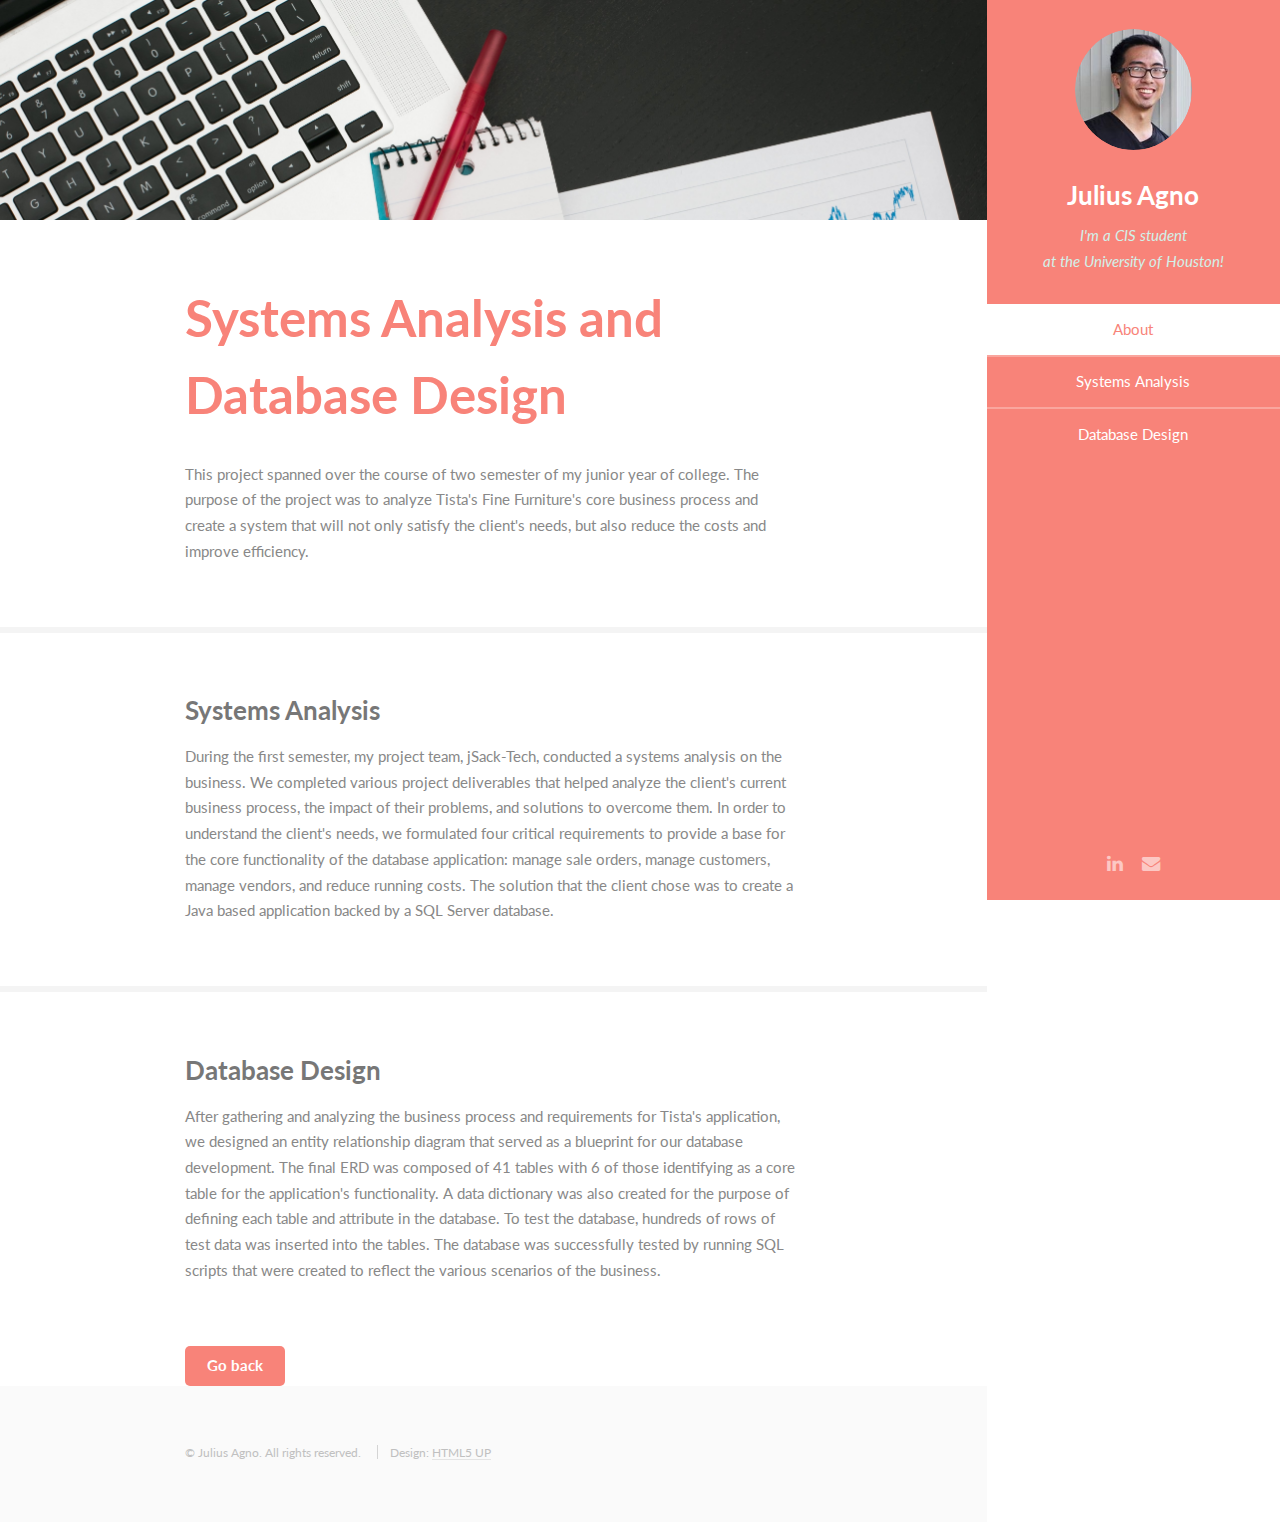
==== commit a486ee69: "beautify" ====
--- a/analysisanddb.html
+++ b/analysisanddb.html
@@ -5,107 +5,115 @@
 	Free for personal and commercial use under the CCA 3.0 license (html5up.net/license)
 -->
 <html>
-	<head>
-		<title>Julius Agno</title>
-		<meta charset="utf-8" />
-		<meta name="viewport" content="width=device-width, initial-scale=1" />
-		<!--[if lte IE 8]><script src="assets/js/ie/html5shiv.js"></script><![endif]-->
-		<link rel="stylesheet" href="assets/css/main.css" />
-		<!--[if lte IE 8]><link rel="stylesheet" href="assets/css/ie8.css" /><![endif]-->
-	</head>
-	<body>
 
-		<!-- Header -->
-			<section id="header">
-			
-				<header>
-					<span class="image avatar"><img src="images/avatar.png" alt="" /></span>
-					<h1 id="logo"><a href="index.html">Julius Agno</a></h1>
-					<p>I'm a CIS student<br />
-					at the University of Houston!</p>
-				</header>
-				
-				<nav id="nav">
-					<ul>
-						<li><a href="#about" class="active">About</a></li>
-						<li><a href="#analysis">Systems Analysis</a></li>
-						<li><a href="#database">Database Design</a></li>
-					</ul>
-				</nav>
-				
-				<footer>
-					<ul class="icons">
-						<!--<li><a href="#" class="icon fa-twitter"><span class="label">Twitter</span></a></li>-->
-						<!--<li><a href="#" class="icon fa-facebook"><span class="label">Facebook</span></a></li>-->
-						<!--<li><a href="#" class="icon fa-instagram"><span class="label">Instagram</span></a></li>-->
-						<li><a href="https://www.linkedin.com/in/julius-agno-a6510b115/" class="icon fa-linkedin"><span class="label">LinkedIn</span></a></li>
-						<!--<li><a href="https://github.com/jayjay-a" class="icon fa-github"><span class="label">Github</span></a></li>>-->
-						<li><a href="mailto:agno.julius@gmail.com" class="icon fa-envelope"><span class="label">Email</span></a></li>
-					</ul>
-				</footer>
-				
-			</section>
+<head>
+    <title>Julius Agno</title>
+    <meta charset="utf-8" />
+    <meta name="viewport" content="width=device-width, initial-scale=1" />
+    <!--[if lte IE 8]><script src="assets/js/ie/html5shiv.js"></script><![endif]-->
+    <link rel="stylesheet" href="assets/css/main.css" />
+    <!--[if lte IE 8]><link rel="stylesheet" href="assets/css/ie8.css" /><![endif]-->
+</head>
 
-		<!-- Wrapper -->
-			<div id="wrapper">
+<body>
 
-				<!-- Main -->
-					<div id="main">
+    <!-- Header -->
+    <section id="header">
 
-						<!-- About -->
-							<section id="about">
-								<div class="container">
-									<header class="major">
-										<h2>Systems Analysis and Database Design</h2>
-									</header>
-									<p>This project spanned over the course of two semester of my junior year of college. The purpose of the project was to analyze Tista's Fine Furniture's core business process and create a system that will not only satisfy the client's needs, but also reduce the costs and improve efficiency. </p>
-								</div>
-							</section>
+        <header>
+            <span class="image avatar"><img src="images/avatar.png" alt="" /></span>
+            <h1 id="logo"><a href="index.html">Julius Agno</a></h1>
+            <p>I'm a CIS student<br /> at the University of Houston!</p>
+        </header>
 
-						<!-- Skills -->
-							<section id="analysis">
-								<div class="container">
-									<h3>Systems Analysis</h3>
-									<p>During the first semester, my project team, jSack-Tech, conducted a systems analysis on the business. We completed various project deliverables that helped analyze the client's current business process, the impact of their problems, and solutions to overcome them. In order to understand the client's needs, we formulated four critical requirements to provide a base for the core functionality of the database application: manage sale orders, manage customers, manage vendors, and reduce running costs. The solution that the client chose was to create a Java based application backed by a SQL Server database.</p>
-								</div>
-							</section>
+        <nav id="nav">
+            <ul>
+                <li><a href="#about" class="active">About</a></li>
+                <li><a href="#analysis">Systems Analysis</a></li>
+                <li><a href="#database">Database Design</a></li>
+            </ul>
+        </nav>
 
-						<!-- Projects -->
-							<section id="database">
-								<div class="container">
-									<h3>Database Design</h3>
-									<p>After gathering and analyzing the business process and requirements for Tista's application, we designed an entity relationship diagram that served as a blueprint for our database development. The final ERD was composed of 41 tables with 6 of those identifying as a core table for the application's functionality. A data dictionary was also created for the purpose of defining each table and attribute in the database. To test the database, hundreds of rows of test data was inserted into the tables. The database was successfully tested by running SQL scripts that were created to reflect the various scenarios of the business.</p>
-								</div>
-							</section>
+        <footer>
+            <ul class="icons">
+                <!--<li><a href="#" class="icon fa-twitter"><span class="label">Twitter</span></a></li>-->
+                <!--<li><a href="#" class="icon fa-facebook"><span class="label">Facebook</span></a></li>-->
+                <!--<li><a href="#" class="icon fa-instagram"><span class="label">Instagram</span></a></li>-->
+                <li><a href="https://www.linkedin.com/in/julius-agno-a6510b115/" class="icon fa-linkedin"><span class="label">LinkedIn</span></a></li>
+                <!--<li><a href="https://github.com/jayjay-a" class="icon fa-github"><span class="label">Github</span></a></li>>-->
+                <li><a href="mailto:agno.julius@gmail.com" class="icon fa-envelope"><span class="label">Email</span></a></li>
+            </ul>
+        </footer>
 
-								
-							</section>
+    </section>
 
-							<div class="container">
-								<a href="index.html" class="button special">Go back</a>
-							</div>
+    <!-- Wrapper -->
+    <div id="wrapper">
 
-					</div>
+        <!-- Main -->
+        <div id="main">
 
-				<!-- Footer -->
-					<section id="footer">
-						<div class="container">
-							<ul class="copyright">
-								<li>&copy; Julius Agno. All rights reserved.</li><li>Design: <a href="http://html5up.net">HTML5 UP</a></li>
-							</ul>
-						</div>
-					</section>
+            <!-- About -->
+            <section id="about">
+                <div class="container">
+                    <header class="major">
+                        <h2>Systems Analysis and Database Design</h2>
+                    </header>
+                    <p>This project spanned over the course of two semester of my junior year of college. The purpose of the project was to analyze Tista's Fine Furniture's core business process and create a system that will not only satisfy the client's
+                        needs, but also reduce the costs and improve efficiency. </p>
+                </div>
+            </section>
 
-			</div>
+            <!-- analysis -->
+            <section id="analysis">
+                <div class="container">
+                    <h3>Systems Analysis</h3>
+                    <p>During the first semester, my project team, jSack-Tech, conducted a systems analysis on the business. We completed various project deliverables that helped analyze the client's current business process, the impact of their problems,
+                        and solutions to overcome them. In order to understand the client's needs, we formulated four critical requirements to provide a base for the core functionality of the database application: manage sale orders, manage customers,
+                        manage vendors, and reduce running costs. The solution that the client chose was to create a Java based application backed by a SQL Server database.</p>
+                </div>
+            </section>
 
-		<!-- Scripts -->
-			<script src="assets/js/jquery.min.js"></script>
-			<script src="assets/js/jquery.scrollzer.min.js"></script>
-			<script src="assets/js/jquery.scrolly.min.js"></script>
-			<script src="assets/js/skel.min.js"></script>
-			<script src="assets/js/util.js"></script>
-			<!--[if lte IE 8]><script src="assets/js/ie/respond.min.js"></script><![endif]-->
-			<script src="assets/js/main.js"></script>
+            <!-- database -->
+            <section id="database">
+                <div class="container">
+                    <h3>Database Design</h3>
+                    <p>After gathering and analyzing the business process and requirements for Tista's application, we designed an entity relationship diagram that served as a blueprint for our database development. The final ERD was composed of 41 tables
+                        with 6 of those identifying as a core table for the application's functionality. A data dictionary was also created for the purpose of defining each table and attribute in the database. To test the database, hundreds of rows of
+                        test data was inserted into the tables. The database was successfully tested by running SQL scripts that were created to reflect the various scenarios of the business.</p>
+                </div>
+            </section>
 
-	</body>
+
+            </section>
+
+            <div class="container">
+                <a href="index.html" class="button special">Go back</a>
+            </div>
+
+        </div>
+
+        <!-- Footer -->
+        <section id="footer">
+            <div class="container">
+                <ul class="copyright">
+                    <li>&copy; Julius Agno. All rights reserved.</li>
+                    <li>Design: <a href="http://html5up.net">HTML5 UP</a></li>
+                </ul>
+            </div>
+        </section>
+
+    </div>
+
+    <!-- Scripts -->
+    <script src="assets/js/jquery.min.js"></script>
+    <script src="assets/js/jquery.scrollzer.min.js"></script>
+    <script src="assets/js/jquery.scrolly.min.js"></script>
+    <script src="assets/js/skel.min.js"></script>
+    <script src="assets/js/util.js"></script>
+    <!--[if lte IE 8]><script src="assets/js/ie/respond.min.js"></script><![endif]-->
+    <script src="assets/js/main.js"></script>
+
+</body>
+
 </html>